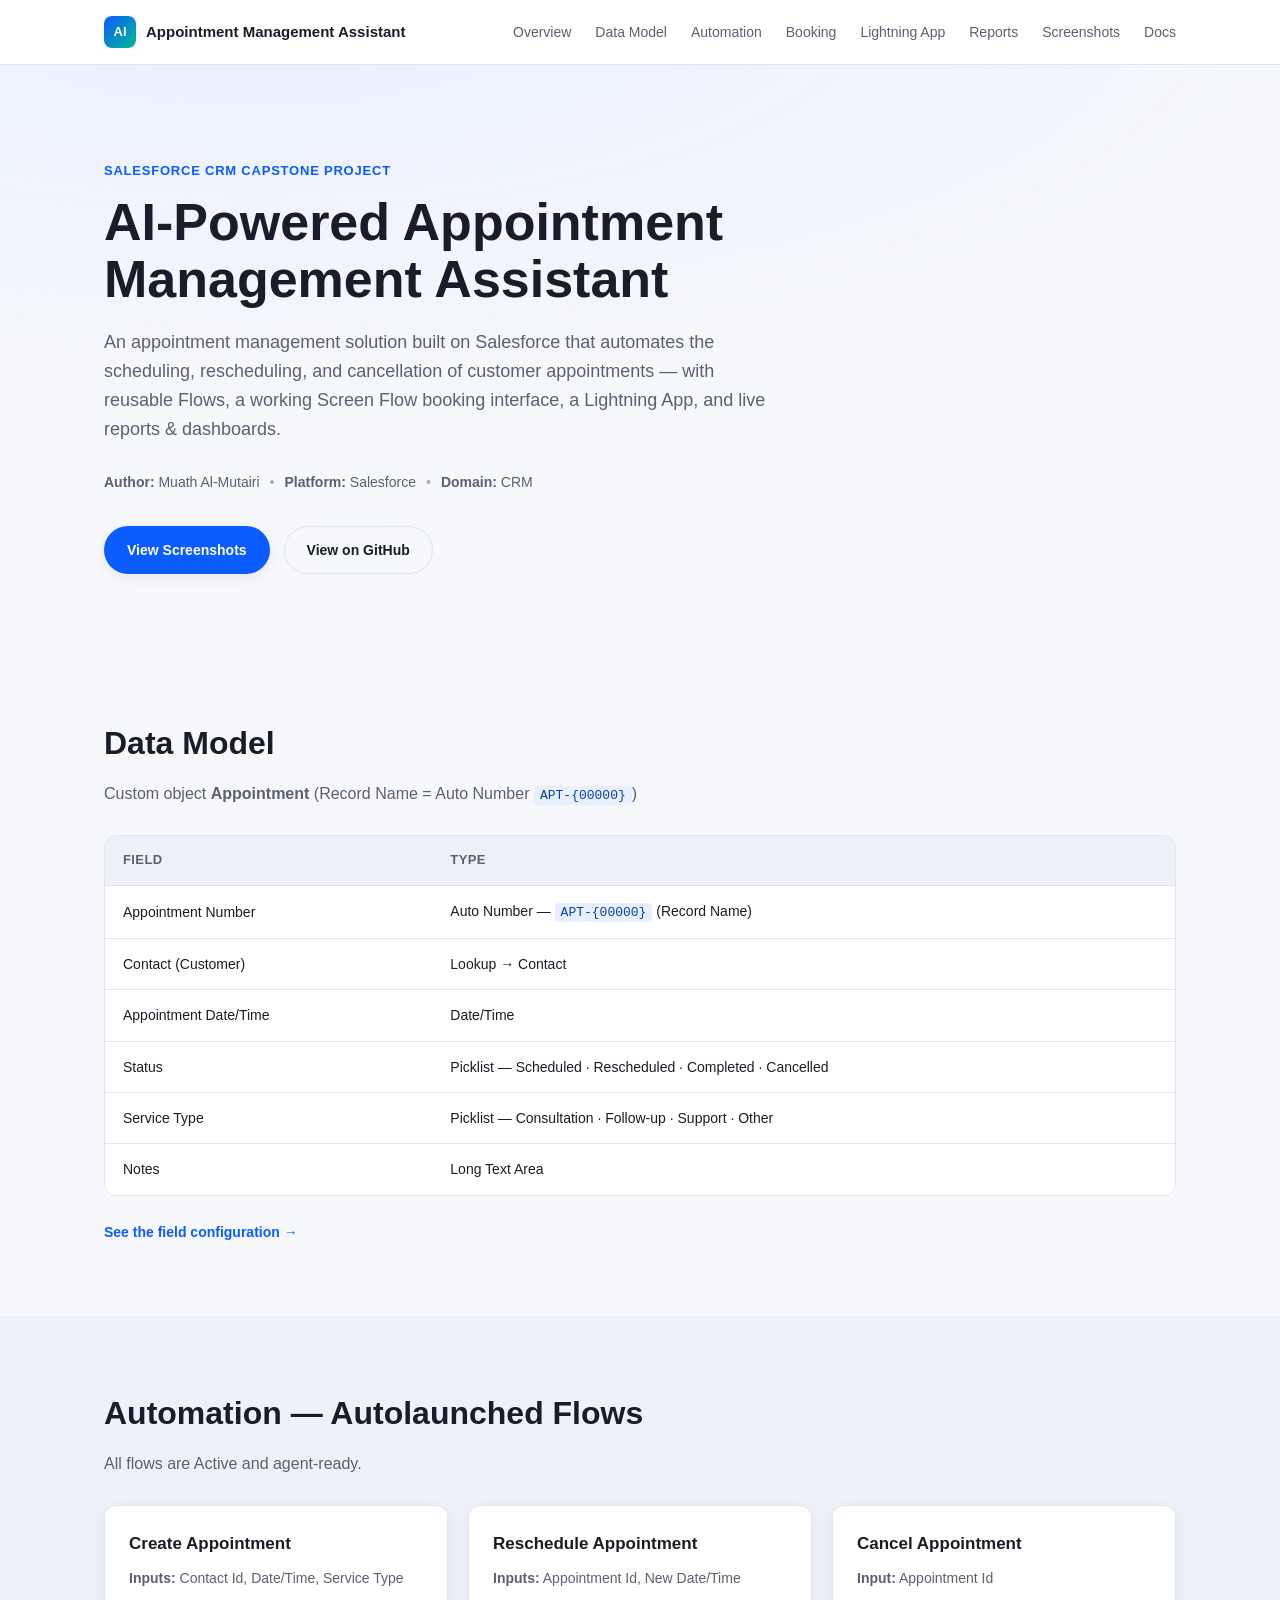
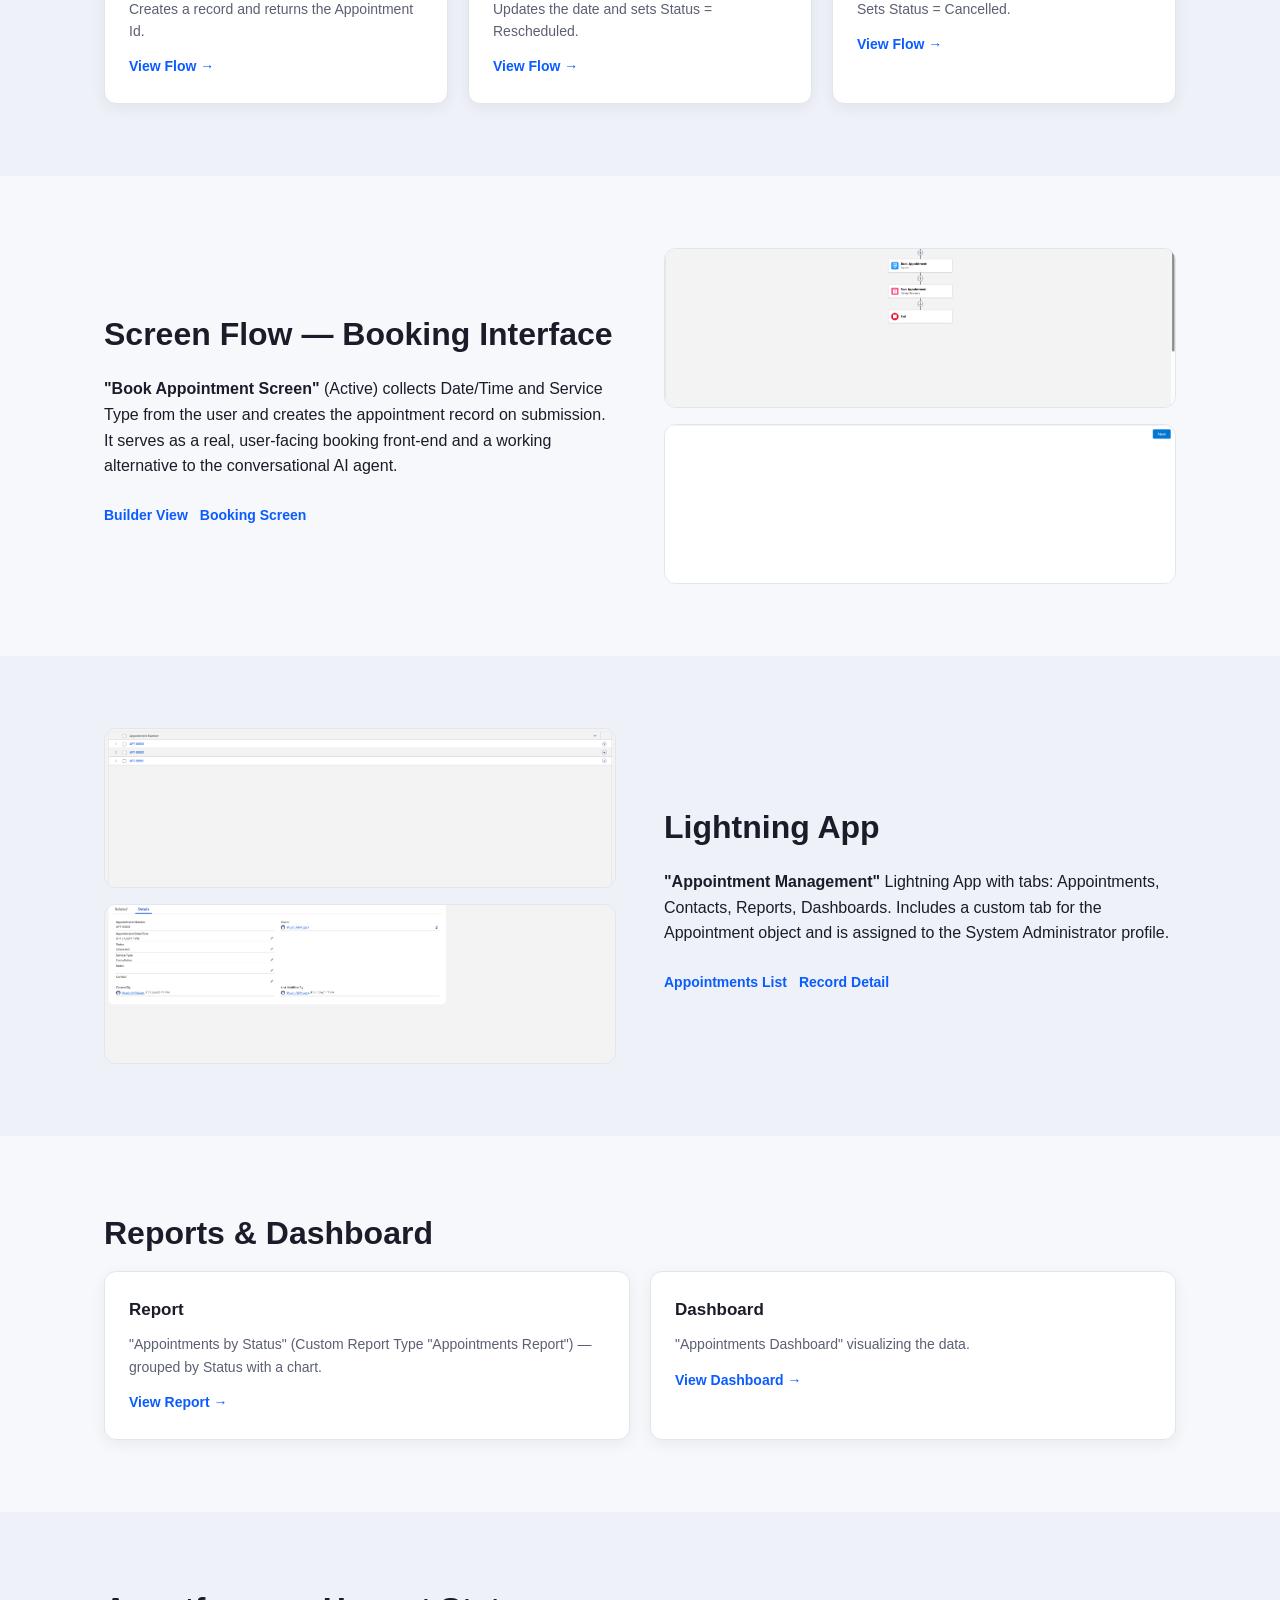
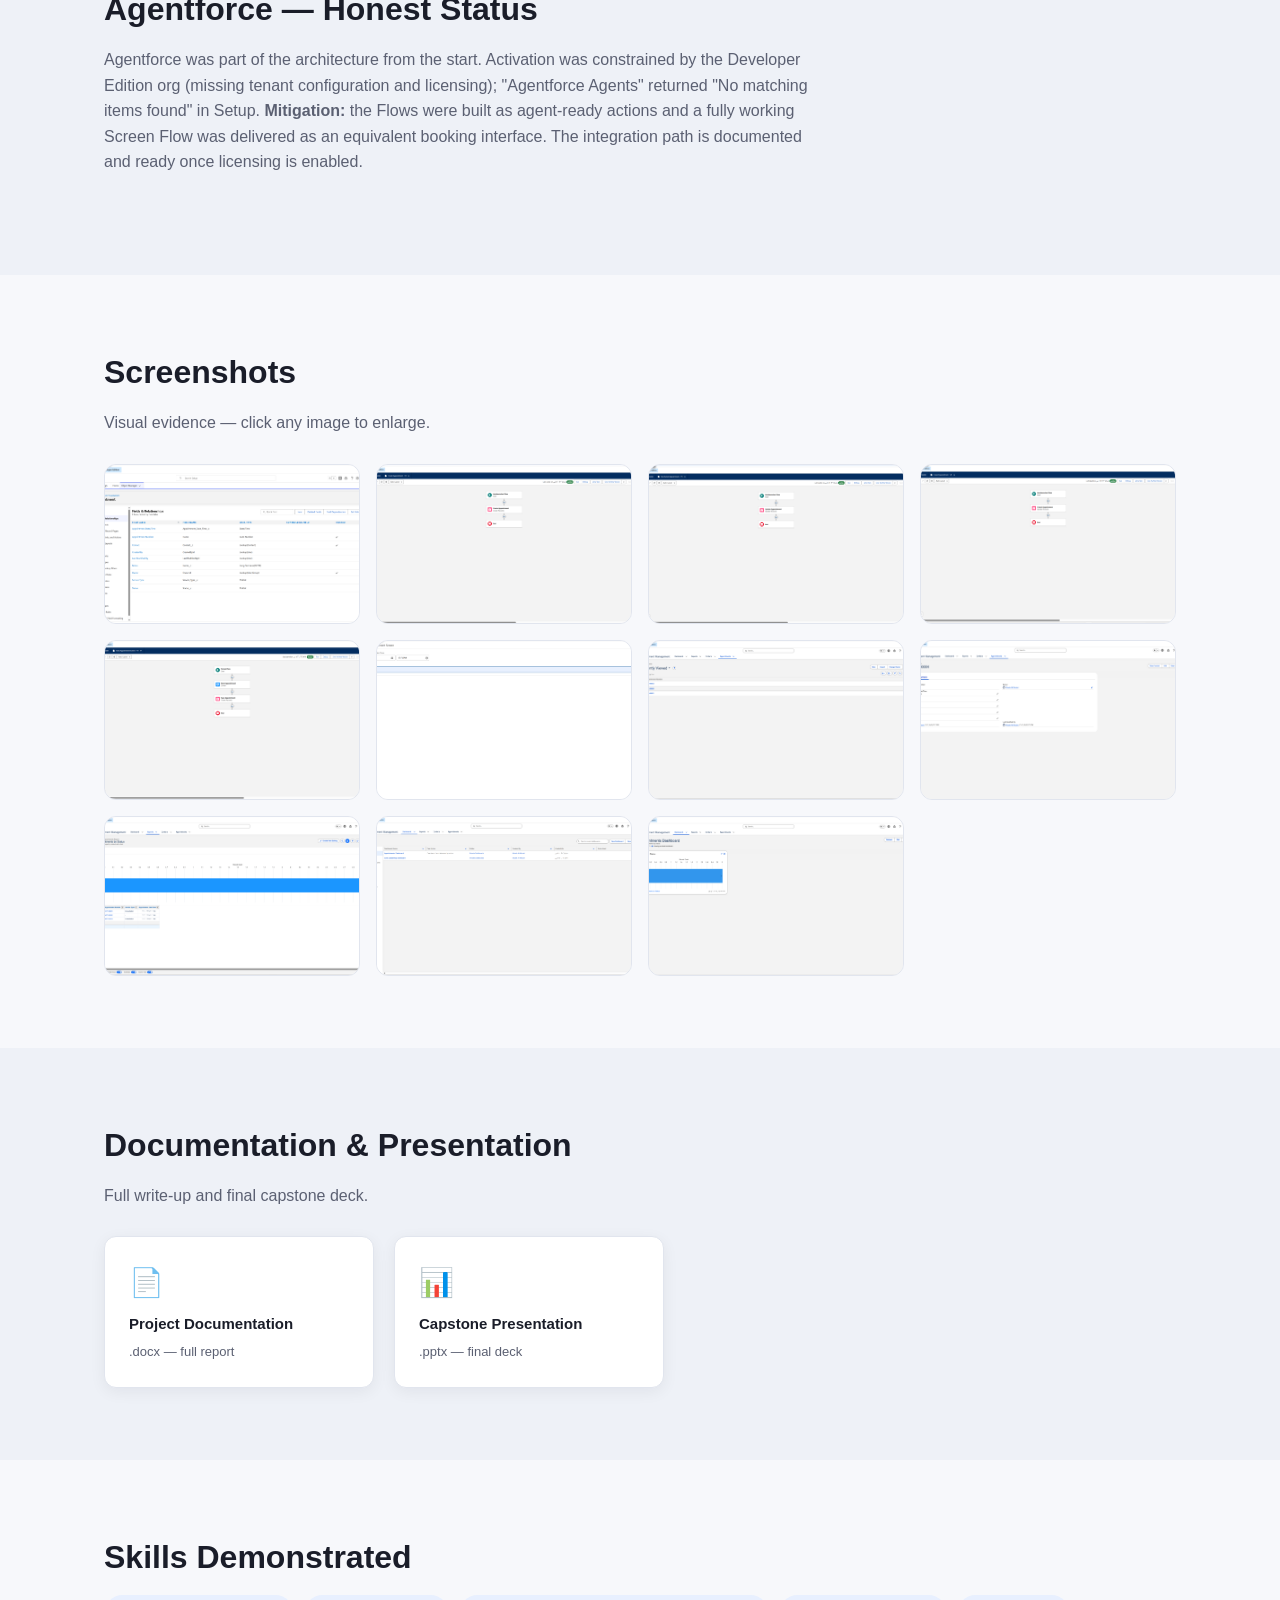
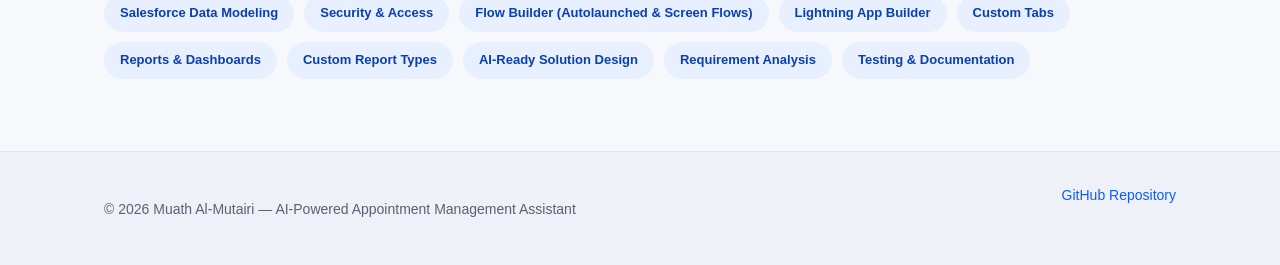
==== index.html @ 154a7368 "Add static showcase website (index.html, styles.css, script.js) Responsive single-page site presenti" ====
<!DOCTYPE html>
<html lang="en">
<head>
<meta charset="UTF-8">
<meta name="viewport" content="width=device-width, initial-scale=1.0">
<title>AI-Powered Appointment Management Assistant | Salesforce CRM Capstone</title>
<meta name="description" content="A Salesforce CRM capstone project: custom Appointment object, autolaunched Flows, Screen Flow booking interface, Lightning App, reports and dashboard.">
<link rel="icon" href="data:image/svg+xml,<svg xmlns=%22http://www.w3.org/2000/svg%22 viewBox=%220 0 100 100%22><text y=%22.9em%22 font-size=%2290%22>%F0%9F%93%85</text></svg>">
<link rel="stylesheet" href="styles.css">
</head>
<body>

<header class="site-header">
  <div class="container header-inner">
    <div class="brand">
      <span class="brand-mark">AI</span>
      <span class="brand-text">Appointment Management Assistant</span>
    </div>
    <nav class="site-nav">
      <a href="#overview">Overview</a>
      <a href="#data-model">Data Model</a>
      <a href="#automation">Automation</a>
      <a href="#booking">Booking</a>
      <a href="#app">Lightning App</a>
      <a href="#reports">Reports</a>
      <a href="#gallery">Screenshots</a>
      <a href="#docs">Docs</a>
    </nav>
    <button class="nav-toggle" id="navToggle" aria-label="Toggle navigation" aria-expanded="false">
      <span></span><span></span><span></span>
    </button>
  </div>
</header>

<main>

  <section class="hero" id="overview">
    <div class="container hero-inner">
      <p class="eyebrow">Salesforce CRM Capstone Project</p>
      <h1>AI-Powered Appointment Management Assistant</h1>
      <p class="hero-lead">
        An appointment management solution built on Salesforce that automates the
        scheduling, rescheduling, and cancellation of customer appointments —
        with reusable Flows, a working Screen Flow booking interface, a Lightning
        App, and live reports &amp; dashboards.
      </p>
      <div class="hero-meta">
        <span><strong>Author:</strong> Muath Al-Mutairi</span>
        <span class="dot">&bull;</span>
        <span><strong>Platform:</strong> Salesforce</span>
        <span class="dot">&bull;</span>
        <span><strong>Domain:</strong> CRM</span>
      </div>
      <div class="hero-actions">
        <a href="#gallery" class="btn btn-primary">View Screenshots</a>
        <a href="https://github.com/Muath477/salesforce-appointment-assistant" class="btn btn-ghost" target="_blank" rel="noopener">View on GitHub</a>
      </div>
    </div>
  </section>

  <section class="section" id="data-model">
    <div class="container">
      <h2 class="section-title">Data Model</h2>
      <p class="section-lead">
        Custom object <strong>Appointment</strong> (Record Name = Auto Number <code>APT-{00000}</code>)
      </p>
      <div class="table-wrap">
        <table>
          <thead>
            <tr><th>Field</th><th>Type</th></tr>
          </thead>
          <tbody>
            <tr><td>Appointment Number</td><td>Auto Number — <code>APT-{00000}</code> (Record Name)</td></tr>
            <tr><td>Contact (Customer)</td><td>Lookup &rarr; Contact</td></tr>
            <tr><td>Appointment Date/Time</td><td>Date/Time</td></tr>
            <tr><td>Status</td><td>Picklist — Scheduled &middot; Rescheduled &middot; Completed &middot; Cancelled</td></tr>
            <tr><td>Service Type</td><td>Picklist — Consultation &middot; Follow-up &middot; Support &middot; Other</td></tr>
            <tr><td>Notes</td><td>Long Text Area</td></tr>
          </tbody>
        </table>
      </div>
      <button class="shot-link" data-shot="0">See the field configuration &rarr;</button>
    </div>
  </section>

  <section class="section alt" id="automation">
    <div class="container">
      <h2 class="section-title">Automation — Autolaunched Flows</h2>
      <p class="section-lead">All flows are Active and agent-ready.</p>
      <div class="card-grid">
        <div class="card">
          <h3>Create Appointment</h3>
          <p><strong>Inputs:</strong> Contact Id, Date/Time, Service Type</p>
          <p>Creates a record and returns the Appointment Id.</p>
          <button class="shot-link" data-shot="1">View Flow &rarr;</button>
        </div>
        <div class="card">
          <h3>Reschedule Appointment</h3>
          <p><strong>Inputs:</strong> Appointment Id, New Date/Time</p>
          <p>Updates the date and sets Status = Rescheduled.</p>
          <button class="shot-link" data-shot="2">View Flow &rarr;</button>
        </div>
        <div class="card">
          <h3>Cancel Appointment</h3>
          <p><strong>Input:</strong> Appointment Id</p>
          <p>Sets Status = Cancelled.</p>
          <button class="shot-link" data-shot="3">View Flow &rarr;</button>
        </div>
      </div>
    </div>
  </section>

  <section class="section" id="booking">
    <div class="container two-col">
      <div>
        <h2 class="section-title">Screen Flow — Booking Interface</h2>
        <p>
          <strong>"Book Appointment Screen"</strong> (Active) collects Date/Time and
          Service Type from the user and creates the appointment record on
          submission. It serves as a real, user-facing booking front-end and a
          working alternative to the conversational AI agent.
        </p>
        <div class="btn-row">
          <button class="shot-link btn btn-outline" data-shot="4">Builder View</button>
          <button class="shot-link btn btn-outline" data-shot="5">Booking Screen</button>
        </div>
      </div>
      <div class="thumb-pair">
        <img src="Screenshots/05_Screen_Flow_Book_Appointment_Builder.png" alt="Screen Flow builder" data-shot="4" class="gallery-thumb">
        <img src="Screenshots/06_Screen_Flow_Booking_Screen.png" alt="Booking screen" data-shot="5" class="gallery-thumb">
      </div>
    </div>
  </section>

  <section class="section alt" id="app">
    <div class="container two-col reverse">
      <div>
        <h2 class="section-title">Lightning App</h2>
        <p>
          <strong>"Appointment Management"</strong> Lightning App with tabs:
          Appointments, Contacts, Reports, Dashboards. Includes a custom tab for
          the Appointment object and is assigned to the System Administrator
          profile.
        </p>
        <div class="btn-row">
          <button class="shot-link btn btn-outline" data-shot="6">Appointments List</button>
          <button class="shot-link btn btn-outline" data-shot="7">Record Detail</button>
        </div>
      </div>
      <div class="thumb-pair">
        <img src="Screenshots/07_Appointments_List_View.png" alt="Appointments list view" data-shot="6" class="gallery-thumb">
        <img src="Screenshots/08_Appointment_Record_APT-00004.png" alt="Appointment record detail" data-shot="7" class="gallery-thumb">
      </div>
    </div>
  </section>

  <section class="section" id="reports">
    <div class="container">
      <h2 class="section-title">Reports &amp; Dashboard</h2>
      <div class="card-grid">
        <div class="card">
          <h3>Report</h3>
          <p>"Appointments by Status" (Custom Report Type "Appointments Report") — grouped by Status with a chart.</p>
          <button class="shot-link" data-shot="8">View Report &rarr;</button>
        </div>
        <div class="card">
          <h3>Dashboard</h3>
          <p>"Appointments Dashboard" visualizing the data.</p>
          <button class="shot-link" data-shot="10">View Dashboard &rarr;</button>
        </div>
      </div>
    </div>
  </section>

  <section class="section alt" id="agentforce">
    <div class="container">
      <h2 class="section-title">Agentforce — Honest Status</h2>
      <p class="section-lead">
        Agentforce was part of the architecture from the start. Activation was
        constrained by the Developer Edition org (missing tenant configuration
        and licensing); "Agentforce Agents" returned "No matching items found"
        in Setup. <strong>Mitigation:</strong> the Flows were built as agent-ready
        actions and a fully working Screen Flow was delivered as an equivalent
        booking interface. The integration path is documented and ready once
        licensing is enabled.
      </p>
    </div>
  </section>

  <section class="section" id="gallery">
    <div class="container">
      <h2 class="section-title">Screenshots</h2>
      <p class="section-lead">Visual evidence — click any image to enlarge.</p>
      <div class="gallery-grid" id="galleryGrid">
        <!-- populated identically to thumb list below; JS builds captions -->
        <img src="Screenshots/01_Data_Model_Appointment_Fields.png" alt="Data Model — Appointment Fields" data-shot="0" class="gallery-thumb">
        <img src="Screenshots/02_Flow_Create_Appointment.png" alt="Flow — Create Appointment" data-shot="1" class="gallery-thumb">
        <img src="Screenshots/03_Flow_Reschedule_Appointment.png" alt="Flow — Reschedule Appointment" data-shot="2" class="gallery-thumb">
        <img src="Screenshots/04_Flow_Cancel_Appointment.png" alt="Flow — Cancel Appointment" data-shot="3" class="gallery-thumb">
        <img src="Screenshots/05_Screen_Flow_Book_Appointment_Builder.png" alt="Screen Flow — Booking Builder" data-shot="4" class="gallery-thumb">
        <img src="Screenshots/06_Screen_Flow_Booking_Screen.png" alt="Screen Flow — Booking Screen" data-shot="5" class="gallery-thumb">
        <img src="Screenshots/07_Appointments_List_View.png" alt="Appointments List View" data-shot="6" class="gallery-thumb">
        <img src="Screenshots/08_Appointment_Record_APT-00004.png" alt="Appointment Record APT-00004" data-shot="7" class="gallery-thumb">
        <img src="Screenshots/09_Report_Appointments_by_Status.png" alt="Report — Appointments by Status" data-shot="8" class="gallery-thumb">
        <img src="Screenshots/10_Dashboards_List.png" alt="Dashboards List" data-shot="9" class="gallery-thumb">
        <img src="Screenshots/11_Appointments_Dashboard.png" alt="Appointments Dashboard" data-shot="10" class="gallery-thumb">
      </div>
    </div>
  </section>

  <section class="section alt" id="docs">
    <div class="container">
      <h2 class="section-title">Documentation &amp; Presentation</h2>
      <p class="section-lead">Full write-up and final capstone deck.</p>
      <div class="doc-cards">
        <a class="doc-card" href="Appointment_Management_Project_Documentation.docx" download>
          <span class="doc-icon">📄</span>
          <span class="doc-name">Project Documentation</span>
          <span class="doc-sub">.docx — full report</span>
        </a>
        <a class="doc-card" href="Appointment_Assistant_Capstone.pptx" download>
          <span class="doc-icon">📊</span>
          <span class="doc-name">Capstone Presentation</span>
          <span class="doc-sub">.pptx — final deck</span>
        </a>
      </div>
    </div>
  </section>

  <section class="section skills">
    <div class="container">
      <h2 class="section-title">Skills Demonstrated</h2>
      <div class="chip-row">
        <span class="chip">Salesforce Data Modeling</span>
        <span class="chip">Security &amp; Access</span>
        <span class="chip">Flow Builder (Autolaunched &amp; Screen Flows)</span>
        <span class="chip">Lightning App Builder</span>
        <span class="chip">Custom Tabs</span>
        <span class="chip">Reports &amp; Dashboards</span>
        <span class="chip">Custom Report Types</span>
        <span class="chip">AI-Ready Solution Design</span>
        <span class="chip">Requirement Analysis</span>
        <span class="chip">Testing &amp; Documentation</span>
      </div>
    </div>
  </section>

</main>

<footer class="site-footer">
  <div class="container footer-inner">
    <p>&copy; 2026 Muath Al-Mutairi — AI-Powered Appointment Management Assistant</p>
    <a href="https://github.com/Muath477/salesforce-appointment-assistant" target="_blank" rel="noopener">GitHub Repository</a>
  </div>
</footer>

<div class="lightbox" id="lightbox" role="dialog" aria-modal="true" aria-hidden="true">
  <button class="lightbox-close" id="lightboxClose" aria-label="Close">&times;</button>
  <button class="lightbox-prev" id="lightboxPrev" aria-label="Previous">&lsaquo;</button>
  <img id="lightboxImg" src="" alt="">
  <button class="lightbox-next" id="lightboxNext" aria-label="Next">&rsaquo;</button>
  <p class="lightbox-caption" id="lightboxCaption"></p>
</div>

<script src="script.js"></script>
</body>
</html>
---- styles.css ----
:root {
  --bg: #f7f8fb;
  --bg-alt: #eef1f7;
  --surface: #ffffff;
  --border: #e1e5ee;
  --text: #1a1d29;
  --text-muted: #5b6072;
  --brand: #0b5cff;
  --brand-dark: #0a3fb0;
  --brand-light: #e8f0ff;
  --accent: #00b894;
  --shadow: 0 4px 16px rgba(20, 24, 42, 0.06);
  --shadow-lg: 0 12px 32px rgba(20, 24, 42, 0.12);
  --radius: 12px;
}

@media (prefers-color-scheme: dark) {
  :root {
    --bg: #14161f;
    --bg-alt: #1a1d29;
    --surface: #1e2130;
    --border: #2c3040;
    --text: #eef0f6;
    --text-muted: #9aa0b4;
    --brand: #4d8dff;
    --brand-dark: #7fb0ff;
    --brand-light: #1e2a4a;
    --accent: #34d1a3;
    --shadow: 0 4px 16px rgba(0, 0, 0, 0.3);
    --shadow-lg: 0 12px 32px rgba(0, 0, 0, 0.45);
  }
}

* { box-sizing: border-box; }

html { scroll-behavior: smooth; }

body {
  margin: 0;
  font-family: -apple-system, BlinkMacSystemFont, "Segoe UI", Roboto, Helvetica, Arial, sans-serif;
  background: var(--bg);
  color: var(--text);
  line-height: 1.6;
}

.container {
  max-width: 1120px;
  margin: 0 auto;
  padding: 0 24px;
}

/* Header */
.site-header {
  position: sticky;
  top: 0;
  z-index: 50;
  background: color-mix(in srgb, var(--surface) 90%, transparent);
  backdrop-filter: blur(10px);
  border-bottom: 1px solid var(--border);
}

.header-inner {
  display: flex;
  align-items: center;
  justify-content: space-between;
  height: 64px;
}

.brand {
  display: flex;
  align-items: center;
  gap: 10px;
  font-weight: 700;
  white-space: nowrap;
}

.brand-mark {
  display: inline-flex;
  align-items: center;
  justify-content: center;
  width: 32px;
  height: 32px;
  border-radius: 8px;
  background: linear-gradient(135deg, var(--brand), var(--accent));
  color: #fff;
  font-size: 13px;
}

.brand-text { font-size: 15px; }

.site-nav {
  display: flex;
  gap: 24px;
}

.site-nav a {
  color: var(--text-muted);
  text-decoration: none;
  font-size: 14px;
  font-weight: 500;
  transition: color 0.15s;
}

.site-nav a:hover { color: var(--brand); }

.nav-toggle {
  display: none;
  flex-direction: column;
  gap: 4px;
  background: none;
  border: none;
  cursor: pointer;
  padding: 8px;
}

.nav-toggle span {
  width: 22px;
  height: 2px;
  background: var(--text);
  border-radius: 2px;
}

/* Hero */
.hero {
  padding: 96px 0 72px;
  background:
    radial-gradient(1200px 400px at 20% -10%, var(--brand-light), transparent),
    var(--bg);
}

.eyebrow {
  color: var(--brand);
  font-weight: 700;
  font-size: 13px;
  letter-spacing: 0.06em;
  text-transform: uppercase;
  margin: 0 0 12px;
}

.hero h1 {
  font-size: clamp(32px, 5vw, 52px);
  line-height: 1.1;
  margin: 0 0 20px;
  max-width: 820px;
}

.hero-lead {
  font-size: 18px;
  color: var(--text-muted);
  max-width: 680px;
  margin: 0 0 28px;
}

.hero-meta {
  display: flex;
  flex-wrap: wrap;
  gap: 10px;
  font-size: 14px;
  color: var(--text-muted);
  margin-bottom: 32px;
}

.dot { opacity: 0.5; }

.hero-actions { display: flex; gap: 14px; flex-wrap: wrap; }

.btn {
  display: inline-flex;
  align-items: center;
  padding: 12px 22px;
  border-radius: 999px;
  font-weight: 600;
  font-size: 14px;
  text-decoration: none;
  border: 1px solid transparent;
  cursor: pointer;
  transition: transform 0.15s, box-shadow 0.15s;
}

.btn:hover { transform: translateY(-1px); }

.btn-primary {
  background: var(--brand);
  color: #fff;
  box-shadow: var(--shadow);
}

.btn-primary:hover { box-shadow: var(--shadow-lg); }

.btn-ghost {
  background: transparent;
  color: var(--text);
  border-color: var(--border);
}

.btn-outline {
  background: var(--surface);
  color: var(--brand);
  border-color: var(--brand);
}

.btn-row { display: flex; gap: 12px; flex-wrap: wrap; margin-top: 20px; }

/* Sections */
.section { padding: 72px 0; }
.section.alt { background: var(--bg-alt); }

.section-title {
  font-size: clamp(24px, 3vw, 32px);
  margin: 0 0 12px;
}

.section-lead {
  color: var(--text-muted);
  font-size: 16px;
  max-width: 720px;
  margin: 0 0 28px;
}

.two-col {
  display: grid;
  grid-template-columns: 1fr 1fr;
  gap: 48px;
  align-items: center;
}

.two-col.reverse { direction: rtl; }
.two-col.reverse > * { direction: ltr; }

.thumb-pair {
  display: grid;
  gap: 16px;
}

/* Tables */
.table-wrap {
  overflow-x: auto;
  border: 1px solid var(--border);
  border-radius: var(--radius);
  margin-bottom: 20px;
  background: var(--surface);
}

table { width: 100%; border-collapse: collapse; font-size: 14px; min-width: 480px; }

th, td {
  text-align: left;
  padding: 14px 18px;
  border-bottom: 1px solid var(--border);
}

th {
  background: var(--bg-alt);
  font-weight: 700;
  font-size: 13px;
  text-transform: uppercase;
  letter-spacing: 0.03em;
  color: var(--text-muted);
}

tr:last-child td { border-bottom: none; }

code {
  background: var(--brand-light);
  color: var(--brand-dark);
  padding: 2px 6px;
  border-radius: 4px;
  font-size: 13px;
}

/* Cards */
.card-grid {
  display: grid;
  grid-template-columns: repeat(auto-fit, minmax(240px, 1fr));
  gap: 20px;
}

.card {
  background: var(--surface);
  border: 1px solid var(--border);
  border-radius: var(--radius);
  padding: 24px;
  box-shadow: var(--shadow);
}

.card h3 { margin: 0 0 10px; font-size: 17px; }
.card p { margin: 0 0 8px; font-size: 14px; color: var(--text-muted); }

.shot-link {
  background: none;
  border: none;
  color: var(--brand);
  font-weight: 600;
  font-size: 14px;
  cursor: pointer;
  padding: 0;
  margin-top: 8px;
}

.shot-link:hover { text-decoration: underline; }

/* Gallery */
.gallery-grid {
  display: grid;
  grid-template-columns: repeat(auto-fill, minmax(220px, 1fr));
  gap: 16px;
}

.gallery-thumb {
  width: 100%;
  height: 160px;
  object-fit: cover;
  border-radius: var(--radius);
  border: 1px solid var(--border);
  cursor: pointer;
  transition: transform 0.15s, box-shadow 0.15s;
  display: block;
}

.gallery-thumb:hover {
  transform: scale(1.02);
  box-shadow: var(--shadow-lg);
}

/* Doc cards */
.doc-cards {
  display: grid;
  grid-template-columns: repeat(auto-fit, minmax(220px, 1fr));
  gap: 20px;
  max-width: 560px;
}

.doc-card {
  display: flex;
  flex-direction: column;
  align-items: flex-start;
  gap: 6px;
  background: var(--surface);
  border: 1px solid var(--border);
  border-radius: var(--radius);
  padding: 24px;
  text-decoration: none;
  color: var(--text);
  box-shadow: var(--shadow);
  transition: transform 0.15s, box-shadow 0.15s;
}

.doc-card:hover { transform: translateY(-2px); box-shadow: var(--shadow-lg); }

.doc-icon { font-size: 28px; }
.doc-name { font-weight: 700; font-size: 15px; }
.doc-sub { font-size: 13px; color: var(--text-muted); }

/* Skills */
.chip-row { display: flex; flex-wrap: wrap; gap: 10px; }

.chip {
  background: var(--brand-light);
  color: var(--brand-dark);
  padding: 8px 16px;
  border-radius: 999px;
  font-size: 13px;
  font-weight: 600;
}

/* Footer */
.site-footer {
  border-top: 1px solid var(--border);
  padding: 32px 0;
  background: var(--bg-alt);
}

.footer-inner {
  display: flex;
  justify-content: space-between;
  flex-wrap: wrap;
  gap: 12px;
  font-size: 14px;
  color: var(--text-muted);
}

.footer-inner a { color: var(--brand); text-decoration: none; }
.footer-inner a:hover { text-decoration: underline; }

/* Lightbox */
.lightbox {
  position: fixed;
  inset: 0;
  background: rgba(10, 12, 20, 0.92);
  display: none;
  align-items: center;
  justify-content: center;
  z-index: 100;
  padding: 40px;
}

.lightbox.open { display: flex; }

.lightbox img {
  max-width: 90vw;
  max-height: 78vh;
  border-radius: 8px;
  box-shadow: 0 20px 60px rgba(0,0,0,0.5);
}

.lightbox-caption {
  position: absolute;
  bottom: 28px;
  left: 0;
  right: 0;
  text-align: center;
  color: #fff;
  font-size: 14px;
}

.lightbox-close, .lightbox-prev, .lightbox-next {
  position: absolute;
  background: rgba(255,255,255,0.1);
  border: none;
  color: #fff;
  font-size: 28px;
  width: 44px;
  height: 44px;
  border-radius: 50%;
  cursor: pointer;
  display: flex;
  align-items: center;
  justify-content: center;
  transition: background 0.15s;
}

.lightbox-close:hover, .lightbox-prev:hover, .lightbox-next:hover {
  background: rgba(255,255,255,0.2);
}

.lightbox-close { top: 24px; right: 24px; }
.lightbox-prev { left: 24px; top: 50%; transform: translateY(-50%); }
.lightbox-next { right: 24px; top: 50%; transform: translateY(-50%); }

/* Responsive */
@media (max-width: 860px) {
  .site-nav {
    display: none;
    position: absolute;
    top: 64px;
    left: 0;
    right: 0;
    flex-direction: column;
    gap: 0;
    background: var(--surface);
    border-bottom: 1px solid var(--border);
    box-shadow: var(--shadow-lg);
  }
  .site-nav.nav-open { display: flex; }
  .site-nav a { padding: 14px 24px; border-top: 1px solid var(--border); }
  .nav-toggle { display: flex; }
  .two-col, .two-col.reverse { grid-template-columns: 1fr; direction: ltr; }
}

@media (max-width: 520px) {
  .hero { padding: 64px 0 48px; }
  .section { padding: 48px 0; }
  .lightbox-prev, .lightbox-next { width: 36px; height: 36px; font-size: 22px; }
}
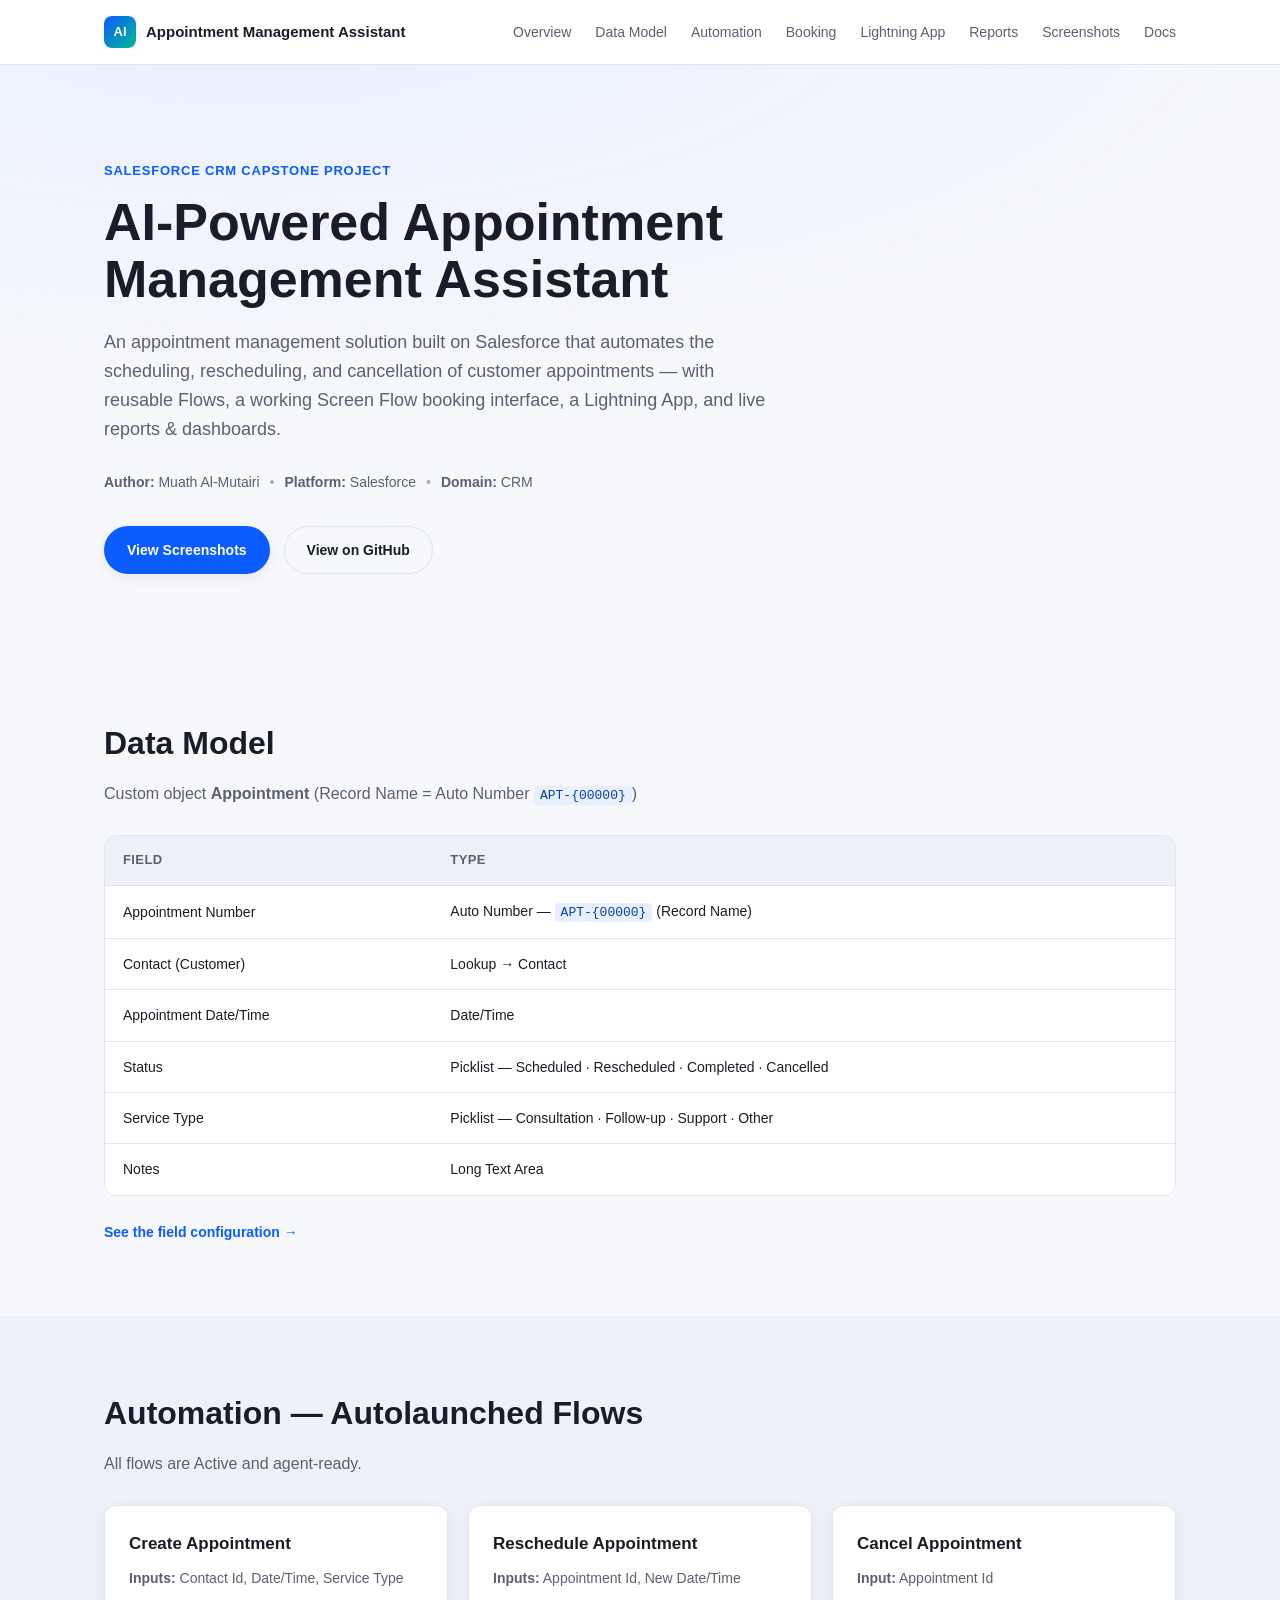
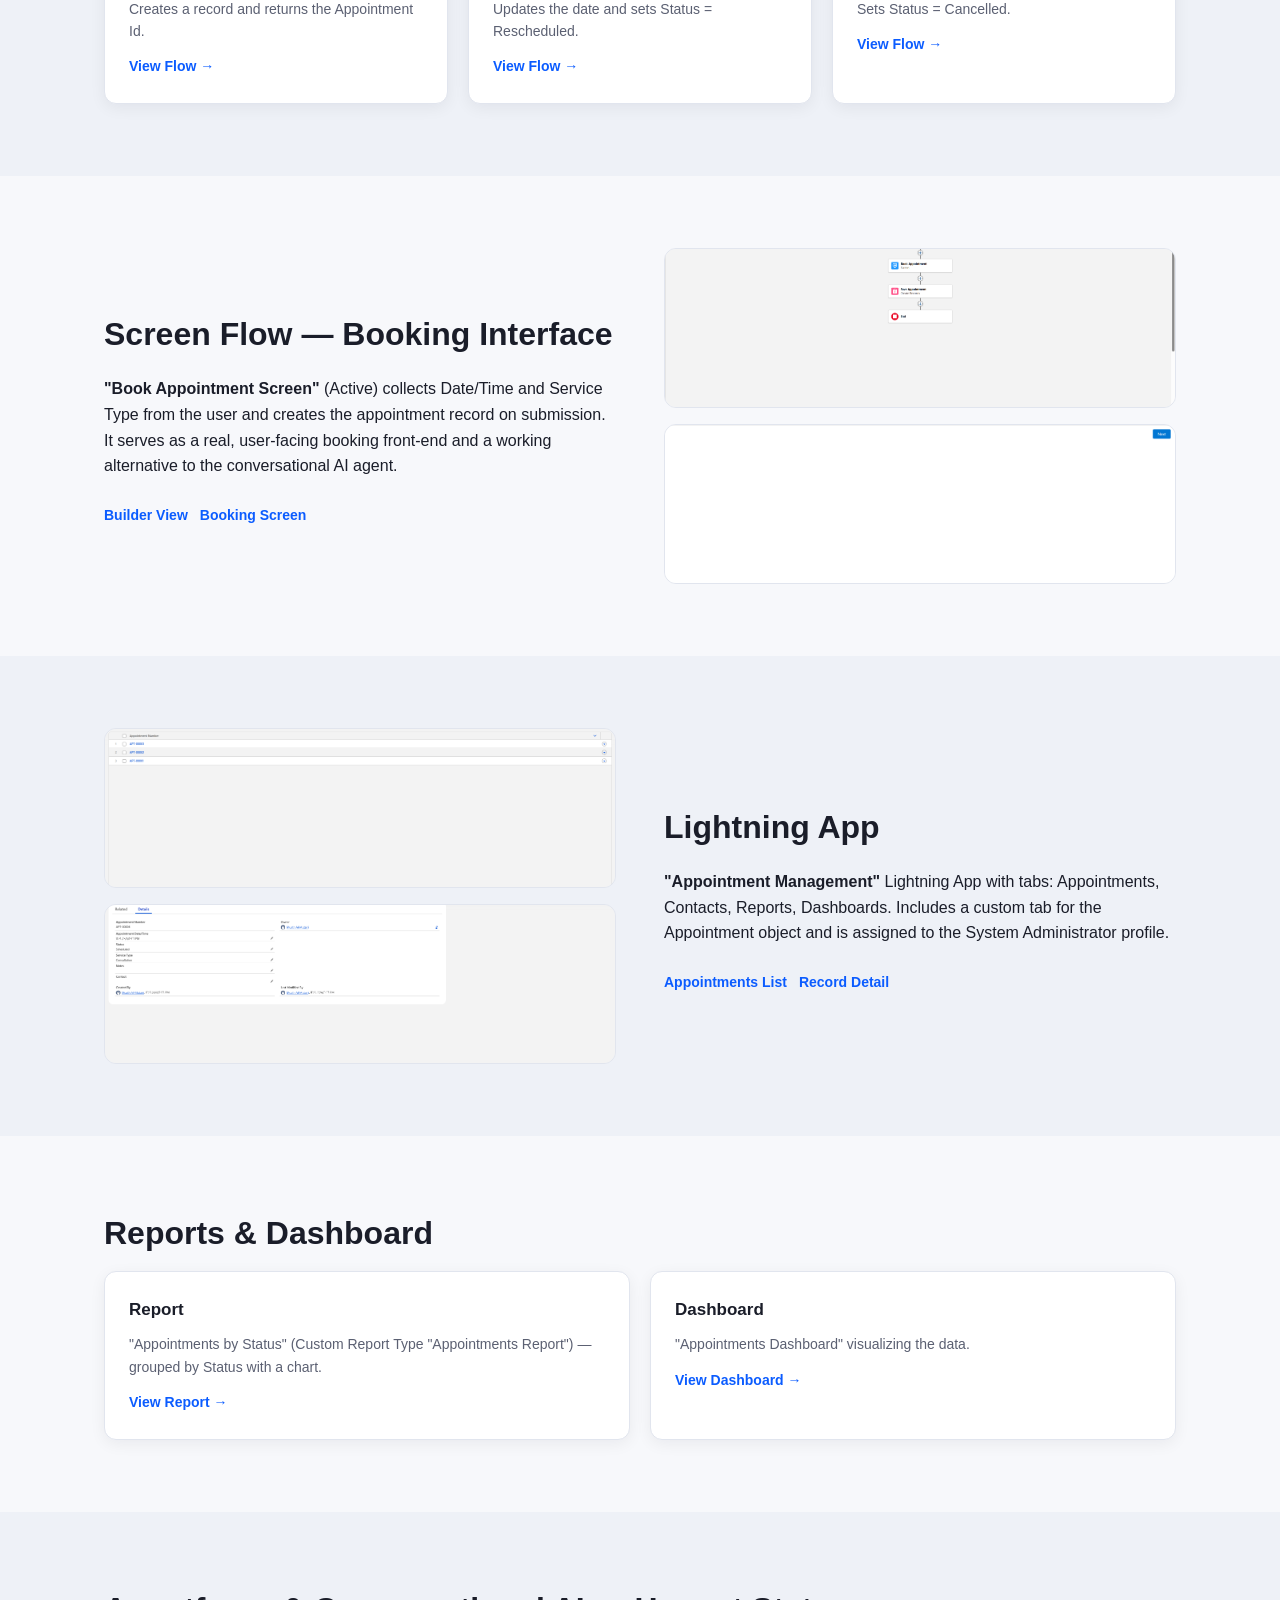
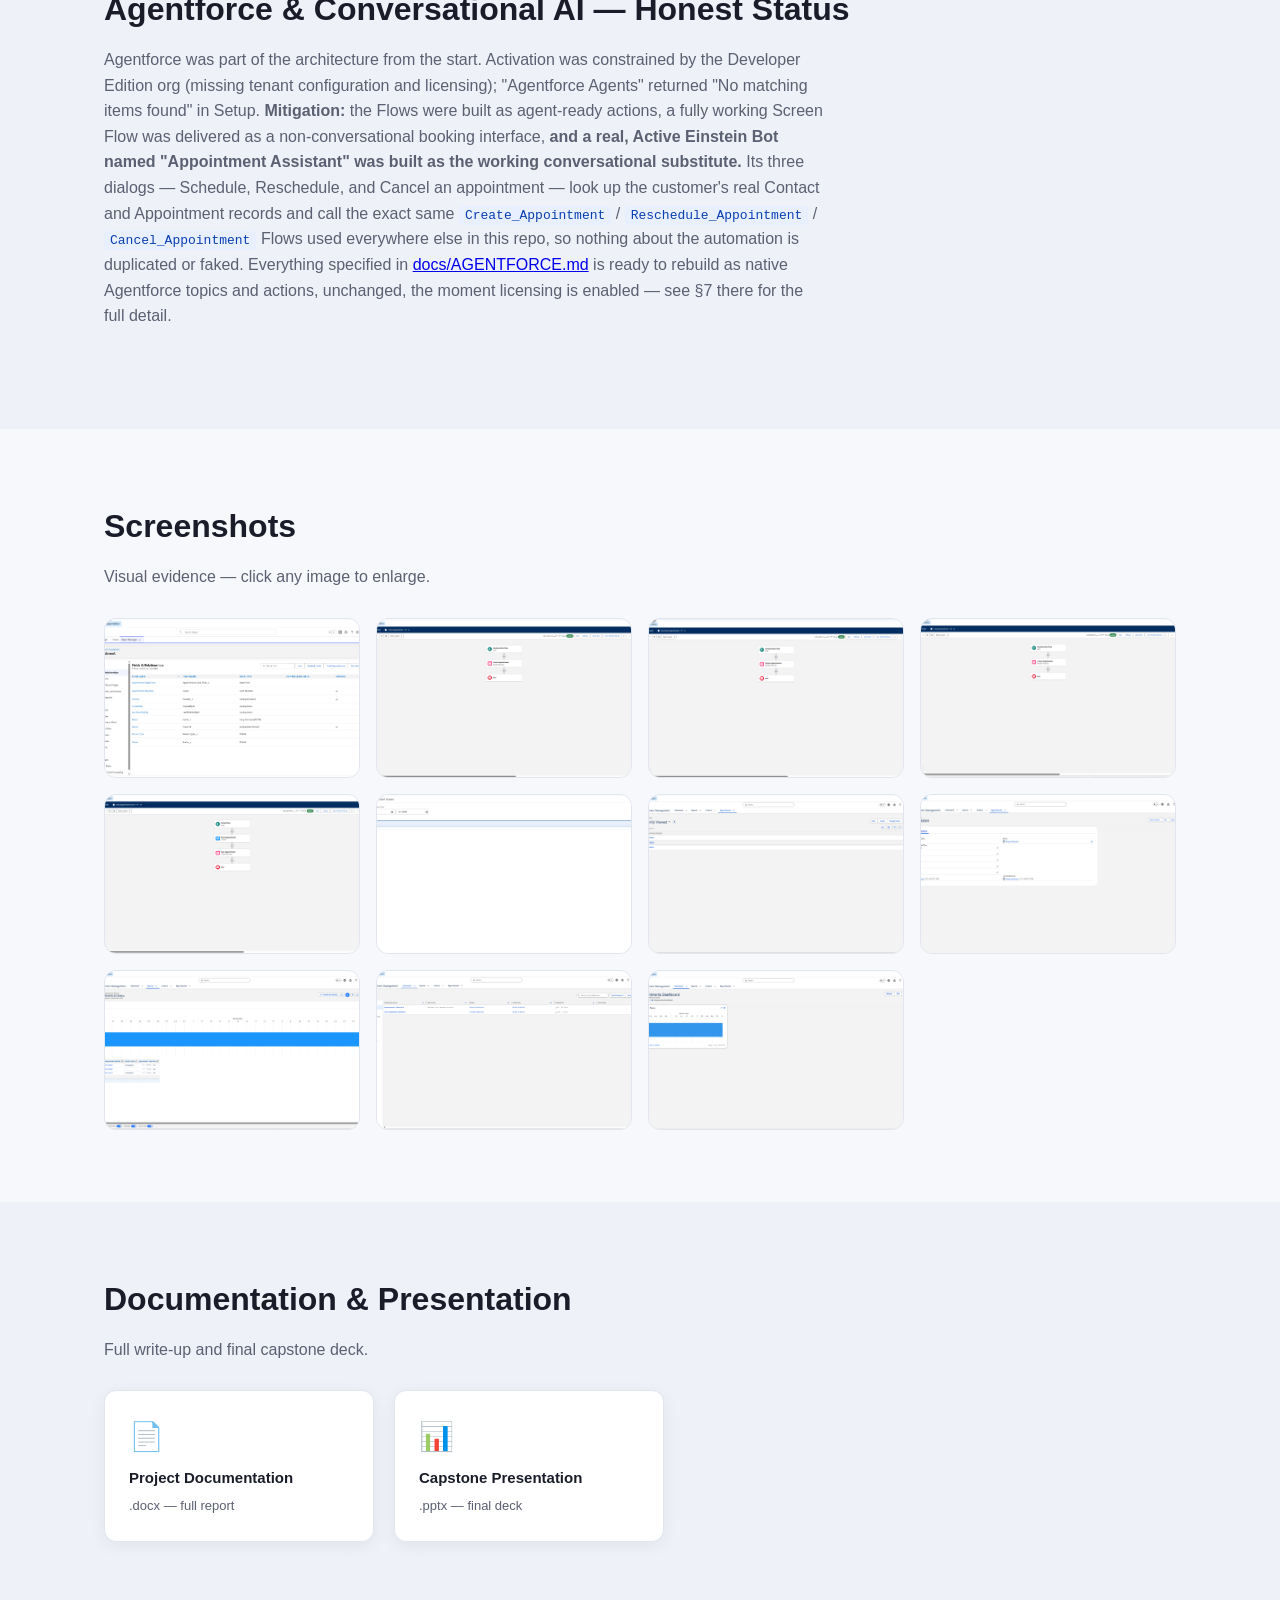
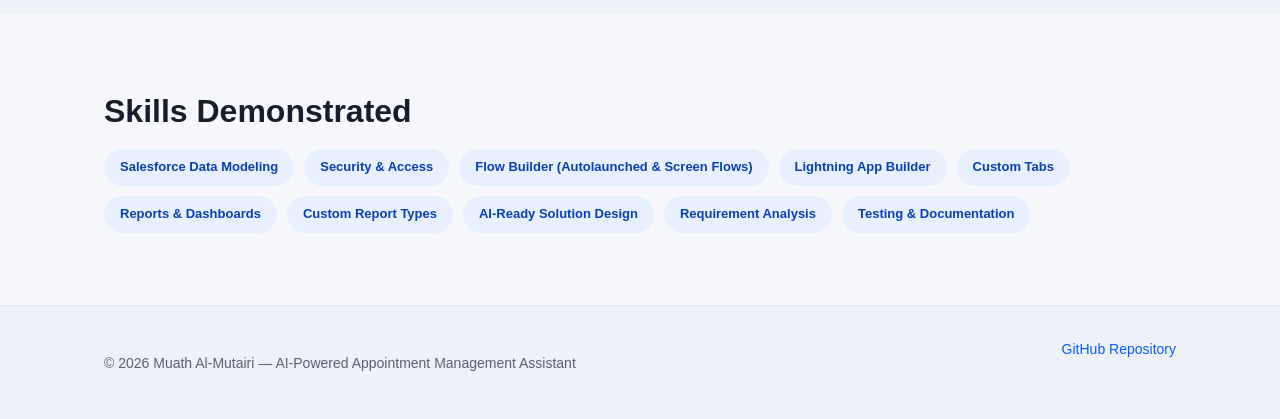
==== commit 6b37b308: "Close compliance gaps: phase mapping, data quality, validation logic, DevOps/maintenance docs, bot t" ====
--- a/index.html
+++ b/index.html
@@ -174,15 +174,24 @@
 
   <section class="section alt" id="agentforce">
     <div class="container">
-      <h2 class="section-title">Agentforce — Honest Status</h2>
+      <h2 class="section-title">Agentforce &amp; Conversational AI — Honest Status</h2>
       <p class="section-lead">
         Agentforce was part of the architecture from the start. Activation was
         constrained by the Developer Edition org (missing tenant configuration
         and licensing); "Agentforce Agents" returned "No matching items found"
         in Setup. <strong>Mitigation:</strong> the Flows were built as agent-ready
-        actions and a fully working Screen Flow was delivered as an equivalent
-        booking interface. The integration path is documented and ready once
-        licensing is enabled.
+        actions, a fully working Screen Flow was delivered as a non-conversational
+        booking interface, <strong>and a real, Active Einstein Bot named
+        "Appointment Assistant" was built as the working conversational
+        substitute.</strong> Its three dialogs — Schedule, Reschedule, and
+        Cancel an appointment — look up the customer's real Contact and
+        Appointment records and call the exact same
+        <code>Create_Appointment</code> / <code>Reschedule_Appointment</code> /
+        <code>Cancel_Appointment</code> Flows used everywhere else in this repo,
+        so nothing about the automation is duplicated or faked. Everything
+        specified in <a href="docs/AGENTFORCE.md">docs/AGENTFORCE.md</a> is
+        ready to rebuild as native Agentforce topics and actions, unchanged,
+        the moment licensing is enabled — see §7 there for the full detail.
       </p>
     </div>
   </section>
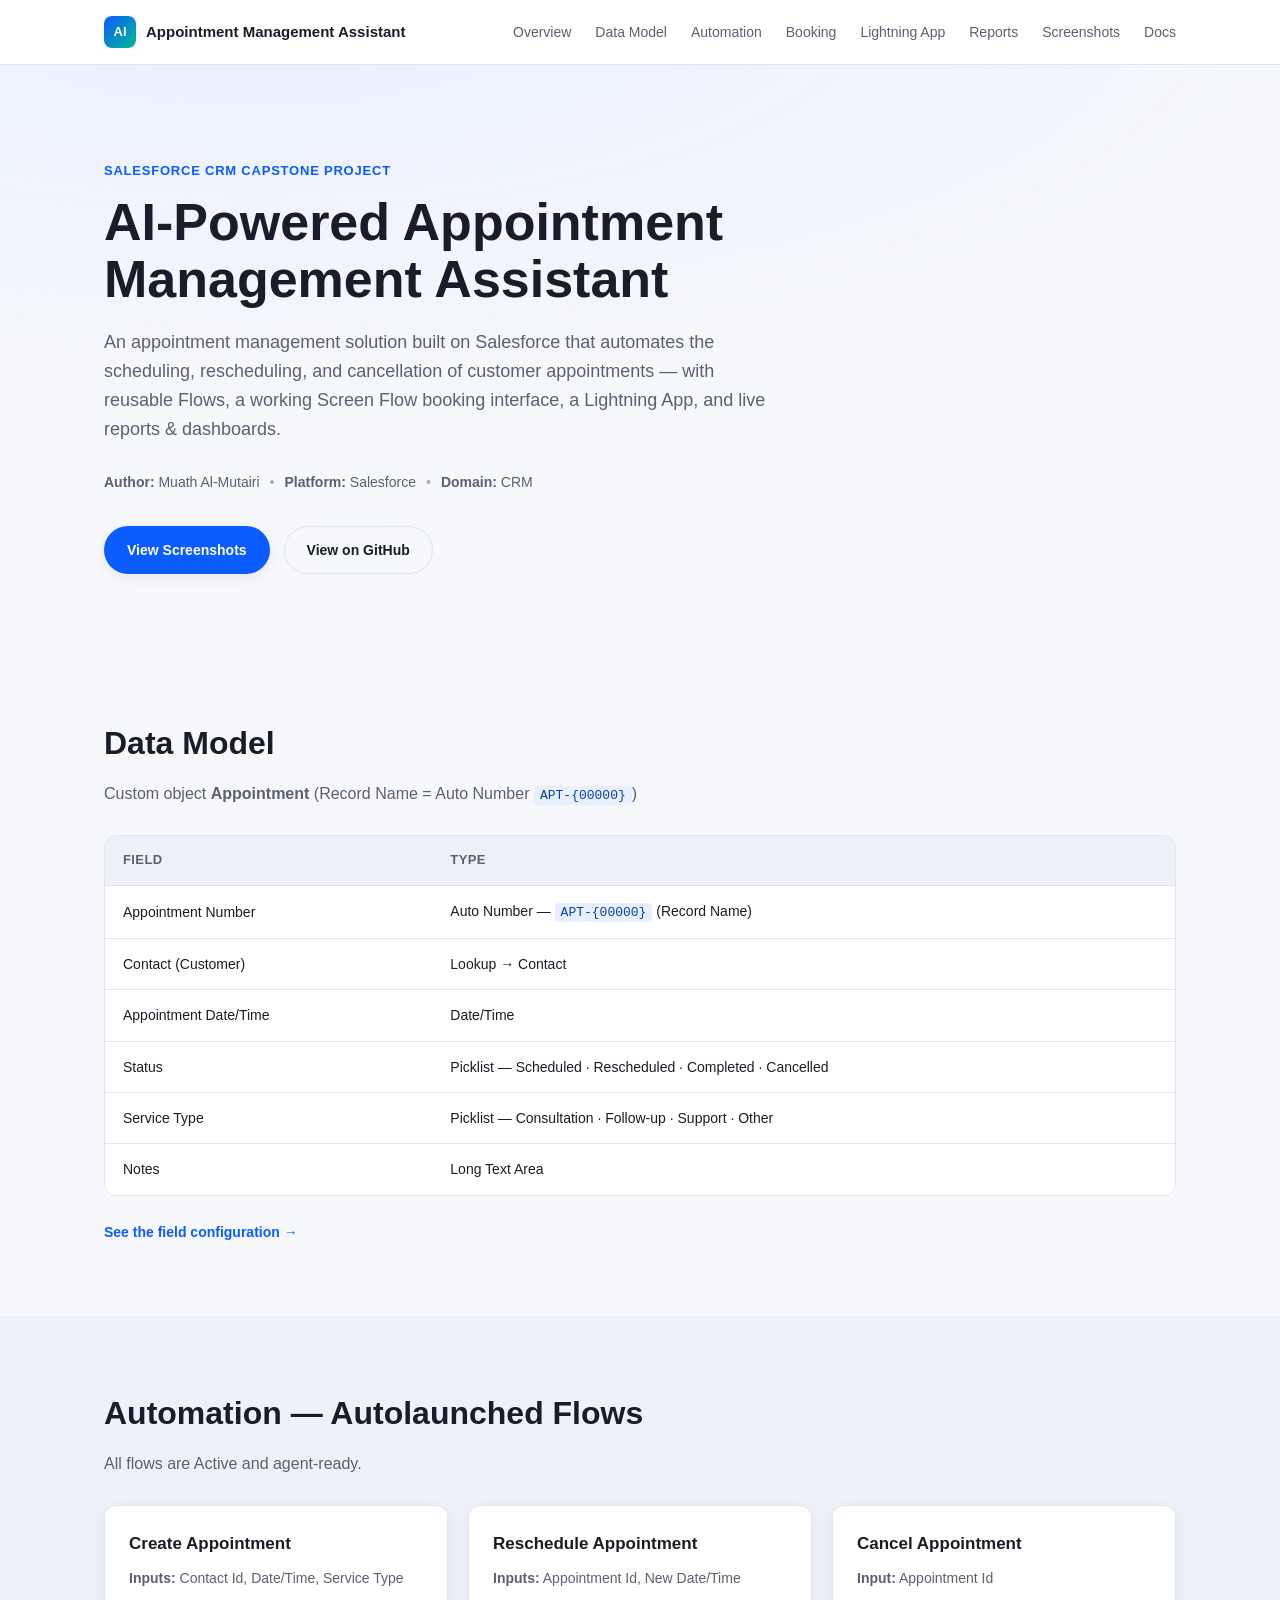
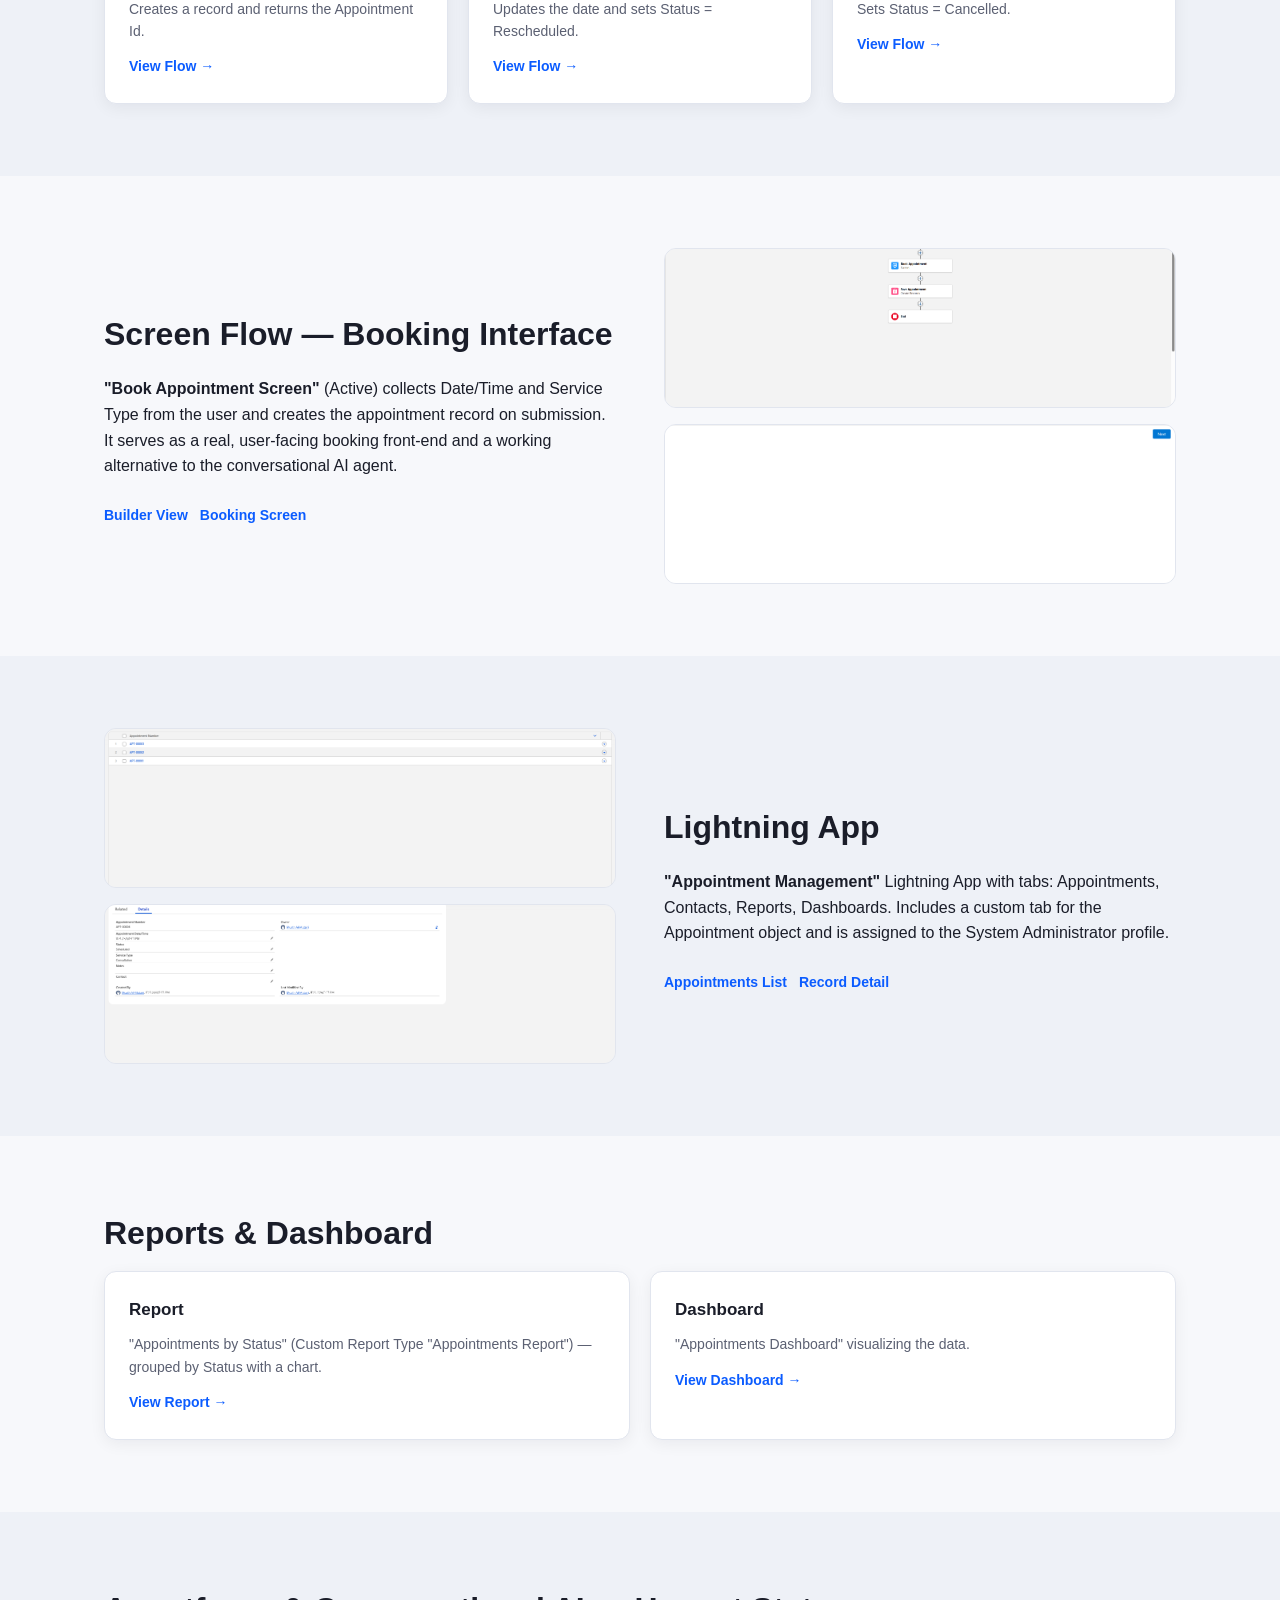
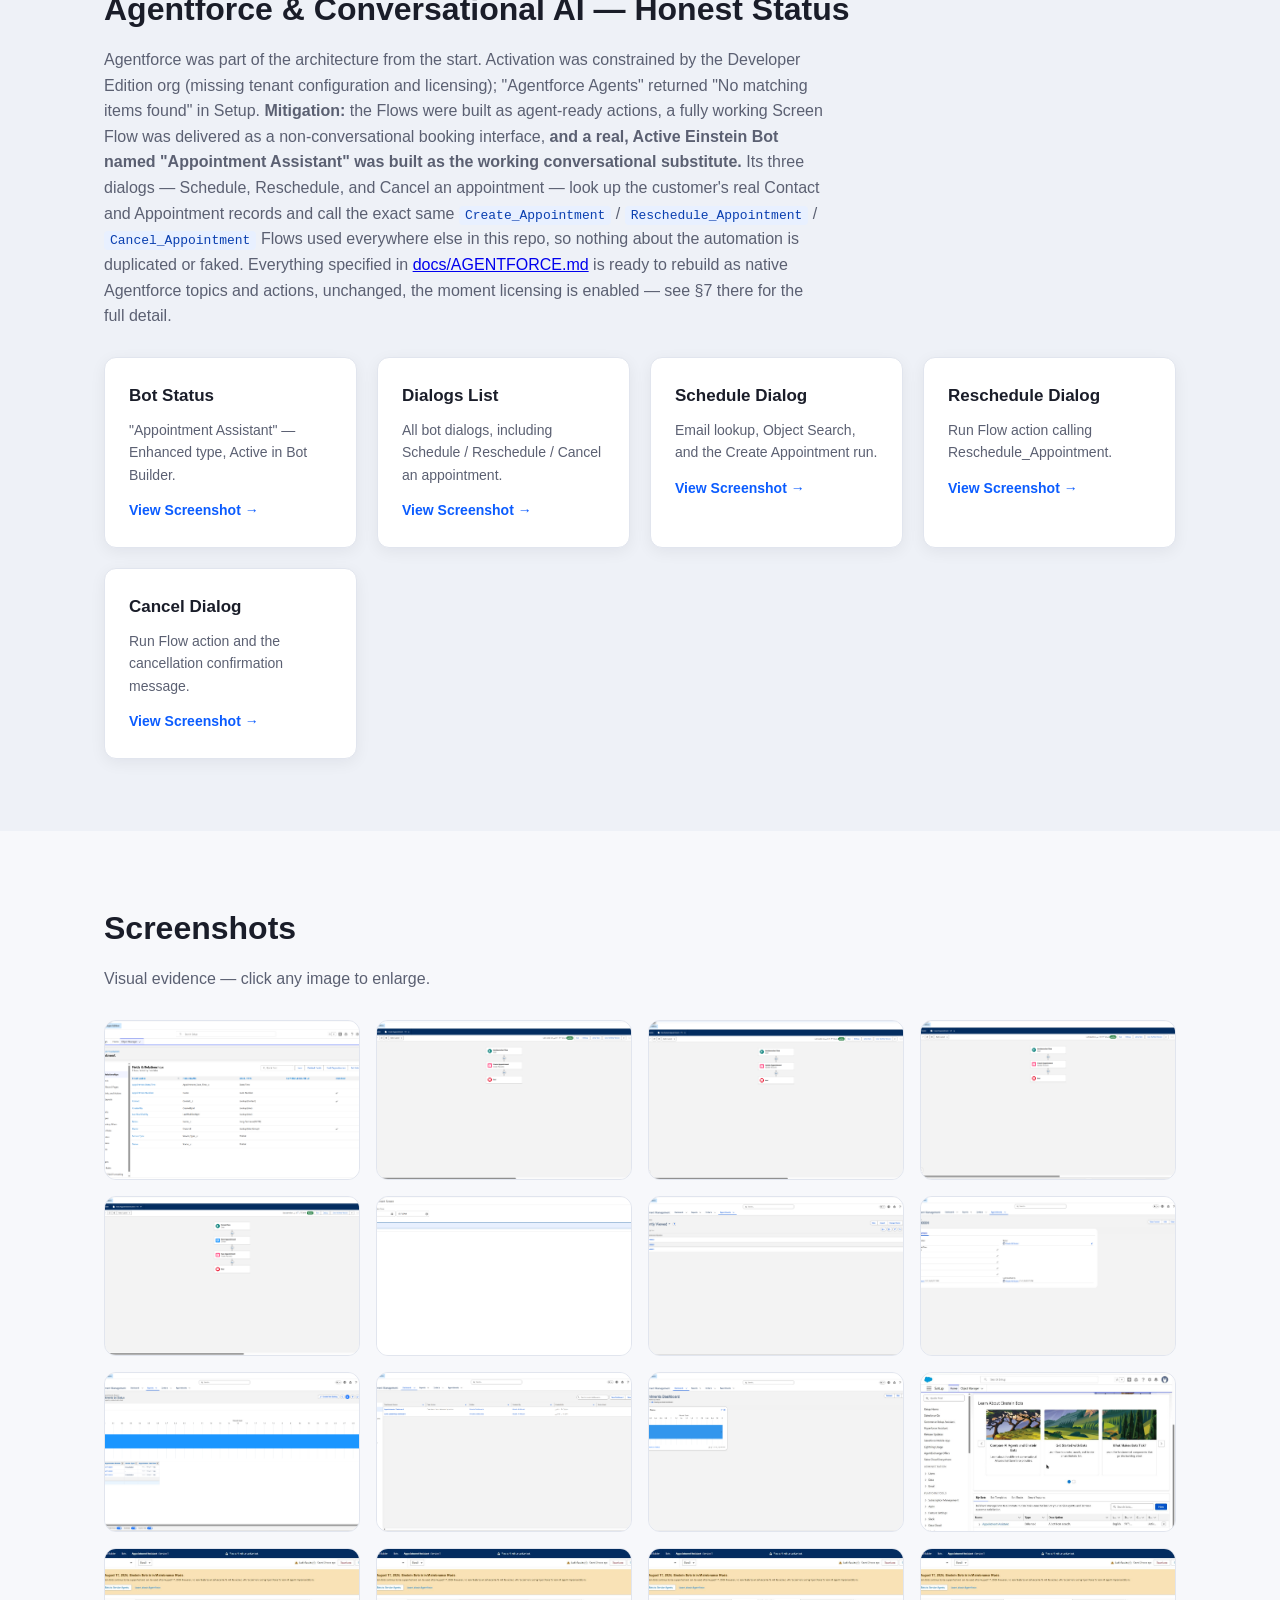
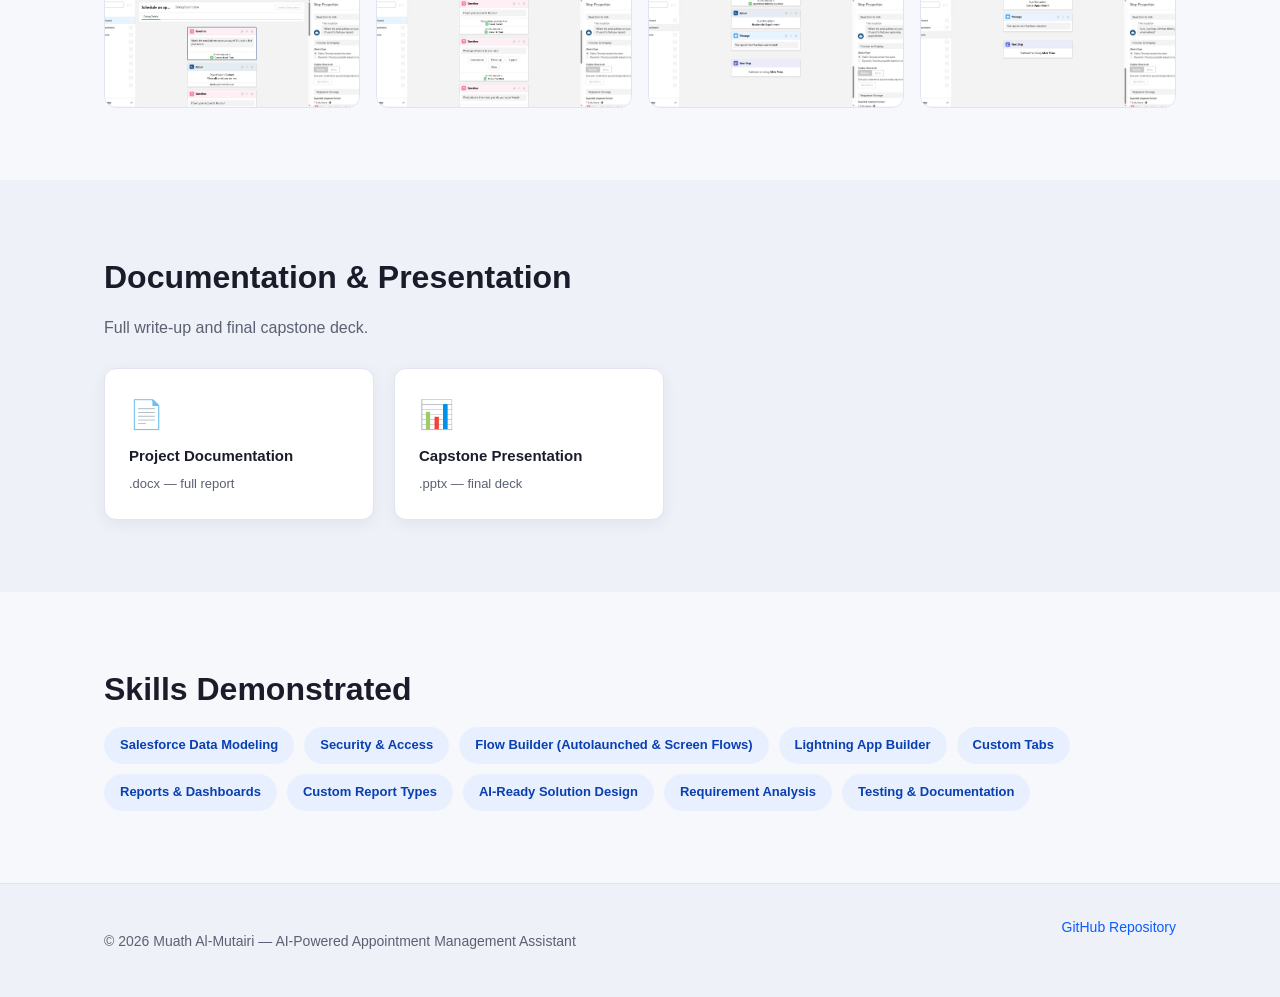
==== commit 24500e93: "Embed real Einstein Bot screenshots in the docx and site gallery, sync screenshot count" ====
--- a/index.html
+++ b/index.html
@@ -193,6 +193,33 @@
         ready to rebuild as native Agentforce topics and actions, unchanged,
         the moment licensing is enabled — see §7 there for the full detail.
       </p>
+      <div class="card-grid">
+        <div class="card">
+          <h3>Bot Status</h3>
+          <p>"Appointment Assistant" — Enhanced type, Active in Bot Builder.</p>
+          <button class="shot-link" data-shot="11">View Screenshot &rarr;</button>
+        </div>
+        <div class="card">
+          <h3>Dialogs List</h3>
+          <p>All bot dialogs, including Schedule / Reschedule / Cancel an appointment.</p>
+          <button class="shot-link" data-shot="12">View Screenshot &rarr;</button>
+        </div>
+        <div class="card">
+          <h3>Schedule Dialog</h3>
+          <p>Email lookup, Object Search, and the Create Appointment run.</p>
+          <button class="shot-link" data-shot="13">View Screenshot &rarr;</button>
+        </div>
+        <div class="card">
+          <h3>Reschedule Dialog</h3>
+          <p>Run Flow action calling Reschedule_Appointment.</p>
+          <button class="shot-link" data-shot="14">View Screenshot &rarr;</button>
+        </div>
+        <div class="card">
+          <h3>Cancel Dialog</h3>
+          <p>Run Flow action and the cancellation confirmation message.</p>
+          <button class="shot-link" data-shot="15">View Screenshot &rarr;</button>
+        </div>
+      </div>
     </div>
   </section>
 
@@ -213,6 +240,11 @@
         <img src="Screenshots/09_Report_Appointments_by_Status.png" alt="Report — Appointments by Status" data-shot="8" class="gallery-thumb">
         <img src="Screenshots/10_Dashboards_List.png" alt="Dashboards List" data-shot="9" class="gallery-thumb">
         <img src="Screenshots/11_Appointments_Dashboard.png" alt="Appointments Dashboard" data-shot="10" class="gallery-thumb">
+        <img src="Screenshots/12_Einstein_Bot_Active_Status.png" alt="Einstein Bot — Active Status" data-shot="11" class="gallery-thumb">
+        <img src="Screenshots/13_Bot_Builder_Dialogs_List.png" alt="Bot Builder — Dialogs List" data-shot="12" class="gallery-thumb">
+        <img src="Screenshots/14_Bot_Schedule_Dialog.png" alt="Bot Builder — Schedule Dialog" data-shot="13" class="gallery-thumb">
+        <img src="Screenshots/15_Bot_Reschedule_Dialog.png" alt="Bot Builder — Reschedule Dialog (Run Flow action)" data-shot="14" class="gallery-thumb">
+        <img src="Screenshots/16_Bot_Cancel_Dialog.png" alt="Bot Builder — Cancel Dialog (Run Flow action)" data-shot="15" class="gallery-thumb">
       </div>
     </div>
   </section>
